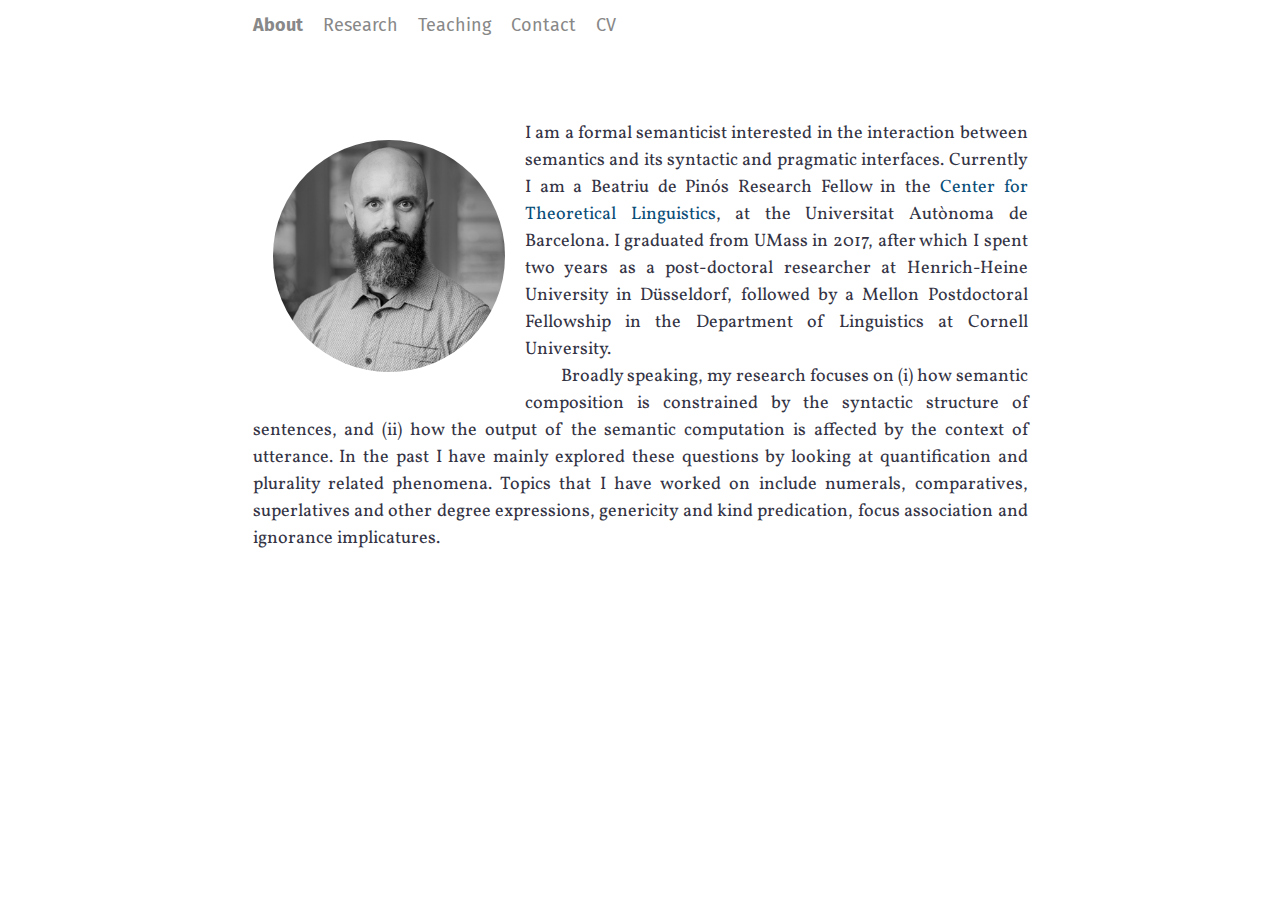
==== about.html @ cf4212ef "update about in website" ====
<html>
	<head>
		<meta name="author" content="Jon Ander Mendia">
		<link rel="stylesheet" type="text/css" href="./css/main.css" media="screen">
		<link rel="icon" type="image/png" href="./img/lambda.png">
		<title>Jon Ander Mendia - About</title>
		<link href="https://fonts.googleapis.com/css?family=Vollkorn" rel="stylesheet">
		<link href="https://fonts.googleapis.com/css?family=Fira+Sans" rel="stylesheet">
	</head>
	<body>
		<div class="center-wrapper">
			<div id="navigation">
					<ul class="tabbed">
						<li class="current-tab"><a href="http://jamendia.github.io/about.html">About</a></li>
						<li><a href="http://jamendia.github.io/research.html">Research</a></li>
						<li><a href="http://jamendia.github.io/teaching.html">Teaching</a></li>
						<li><a href="http://jamendia.github.io/contact.html">Contact</a></li>
						<li><a href="http://jamendia.github.io/files/cv.pdf">CV</a></li>
					</ul>
				</div>
			<br><br><br><br>
            <a href="http://jamendia.github.io/index.html">
<!--                <img class="img-circle" src="./img/JonAnderBnW.jpg" width="30%"> -->
                <img class="img-circle" src="./img/ja-new2.png" width="30%">
            </a>
			<p class="noindent">I am a formal semanticist interested in the interaction between semantics and its syntactic and pragmatic interfaces. Currently I am a Beatriu de Pino&#769;s Research Fellow in the <a href="http://filcat.uab.cat/clt/el-clt/"> Center for Theoretical Linguistics</a>, at the Universitat Auto&#768;noma de Barcelona. I graduated from UMass in 2017, after which I spent two years as a post-doctoral researcher at Henrich-Heine University in Du&#776;sseldorf, followed by a Mellon Postdoctoral Fellowship in the Department of Linguistics at Cornell University.</p>
			<p>Broadly speaking, my research focuses on (i) how semantic composition is constrained by the syntactic structure of sentences, and (ii) how the output of the semantic computation is affected by the context of utterance. In the past I have mainly explored these questions by looking at quantification and plurality related phenomena. Topics that I have worked on include numerals, comparatives, superlatives and other degree expressions, genericity and kind predication, focus association and ignorance implicatures.</p>
		</div>
	</body>
</html>
---- css/main.css ----
/* Reset */
body , div , span, object, iframe, h1, h2, h3, h4, h5, h6, p, blockquote, pre, a, abbr, acronym, address, code, del, dfn, em, img, q, dl, dt, dd, ol, ul, li, fieldset, form, label, legend, table, caption, tbody, tfoot, thead, tr, th, td, textarea, input,
select {margin: 0; padding: 0; border: 0; font-weight: inherit; font-style: inherit; font-size: 100%; font-family: 'Vollkorn', serif; text-align: justify; vertical-align: baseline;}

/* General */
html {overflow-y: scroll;},
table {border-collapse: collapse; border-spacing: 0;}
caption, th, td {text-align: left; font-weight: normal;}
table, td, th {vertical-align: middle;}
blockquote:before, blockquote:after, q:before, q:after {content: "";}
blockquote, q {quotes: "" "";}
a img {border: none;}
:focus {outline: 0;}

html {
	height: 100%;
	padding-bottom: 0; /* value other than 0 forces scrollbars */
	font-family: 'Vollkorn', serif;
}

body {
	font-family: 'Vollkorn', serif;
	font-size: 18px;
	background: #FFF;
	color: #334;
	line-height: 1.5;
}

/* Headings */
h1,h2,h4, {
	font-family: 'Fira Sans', serif;
	color: #444;
	font-weight: normal;
	line-height: 1;
	margin-bottom: 0.3em;
}

h3,h6 {
	font-family: 'Goudy Bookletter 1911', serif;
	color: #444;
	font-weight: normal;
	line-height: 1;
	margin-bottom: 0.3em;
	margin-left: 2em;
}

h1 {font-size: 2.6em; padding-left: 500px; }
h2 {font-size: 2em;}
h3 {font-size: 2em; padding-left: 10px;}
h4 {font-size: 1.25em;}
h5 {font-size: 1.1em;}
h6 {font-size: 1.25em;}

h5 {font-family: 'Fira Sans', serif;
	font-size: 1em;
	color: #002;
}
p {text-indent: 2em}
p.noindent {text-indent: 0em}

/* Links */
a:link {color:#094e78; text-decoration:none;}
a:visited {color:#094e78; text-decoration:none;}
a:hover {color:#094e78; border-bottom: 1px; text-decoration:none;}
#abstract:link { color: #002; }
#abstract:hover { color: #999; }

/* Lists */
li ul, li ol {margin-left: 1.5em;}
ul, ol {margin: 0 0 1.5em 1.5em;}
ul {list-style-type: disc;}
ol {list-style-type: decimal;}
ul.no {list-style-type:none;}
ol ol {list-style-type:lower-roman;}
dl {margin: 0 0 1.5em 0;}
dl dt {font-weight: bold;}
dd {margin-left: 1.5em;}

/* Special lists */
ul.plain-list li, ul.nice-list li, ul.tabbed li {list-style: none;}
ul.tabbed {
	display: inline;
	margin: 0;
}
ul.tabbed li {float: left;}
ul.tabbed li a {float: left; font-family: 'Fira Sans', serif;}
li.current-tab a {
	background: #FFF;
	font-weight: bold;
}
.post-body li.year {
	float: left;
	position: relative;
	margin-bottom: 0;
	color: #333;
	margin-left: 0;
	background: none;
	width: 2.75em;
	text-align: left;
	font-size: medium;
	vertical-align: middle;
}
.post-body li.range {
	width: 5.2em;
	left: 0;
}
.post-body li.noyear {
	background: none;
}

/* Tables */
table { width: auto;
	border-collapse: collapse;
}
/* table tr td:first-child{ width:1%; white-space:nowrap;} */
table tr td:first-child{ padding-left: 1.5em;}
table tr td { padding-right: 25px;}
tr.spaceUnder > td {
	padding-bottom: 10px;
}

/* Special table */
#contents table {
	font-family: 'Fira Sans', sans-serif;
	margin-top: 0px;
	margin-bottom: 10px;
	margin-left: 50px;
	margin-right: 50px;
	padding: 0px 0px 10px 0px;
	background: white;
	width: 700px;
}

#contents table th {
	font-family: 'Fira Sans', sans-serif;
	padding:5px;
	font-size:12px;
	text-align:left;
	border:1px solid #ddd;
	background:#cfcfcf;
}

#contents table td {
	font-family: 'Fira Sans', sans-serif;
	padding:5px;
	font-size:12px;
	text-align:left;
	border:1px solid #ddd;
}

/* General */
.center,.aligncenter {
	display: block;
	margin-left: auto;
	margin-right: auto;
}

/* Images */
.img-circle {
	border-radius: 50%;
	float:left;
	top: 35%;
padding: 20px 20px 20px 20px;}

/* Separators */
.content-separator, .archive-separator {
	background: #D5D5D5;
	clear: both;
	color: #FFE;
	display: block;
	font-size: 0;
	line-height: 0;
	height: 1px;
}
.content-separator {margin: 20px 0;}
.archive-separator {margin: 10px 0;}

.small-separator {
	background: #D5D5D5;
	clear: both;
	color: #FFE;
	display: block;
	font-size: 0;
	line-height: 0;
	height: 1px;
	margin-left: 250px;
	margin-right: 250px;
	margin-bottom: 25px;
}

/* General layout */
.center-wrapper {
	margin: 0 auto;
	width: 775px;
}

/* Toolbar */
#toolbar {
	padding: 12px 0 8px;
	font-size: 1.1em;
	color: #999;
}
#toolbar img {vertical-align: middle;}

/* Header */
#header {margin-bottom: 24px;}

/* Navigation */
#navigation {margin-bottom: 12px;}
#navigation a {
	color: #888;
	font-size: 1em;
	margin-right: 20px;
}

/* For abstract boxes on links page */
div.abs {
	background-color:#D6D6D6;
	border:0px;
	padding:0.5em;
	font-size:15px;
	line-height:18px;
	text-align:justify;
	float: center;
}

/* lists with years */
.cv {
	position: relative;
}
.cv ul {
	padding-left: 0;
	margin-left: 0;
	position: relative;
}
.cv ul li {
	margin-left: 5em;
	margin-bottom: 0em;
	margin-top: 0;
	padding-left: 0;
	list-style: disc;
}
.cv ul li.year {
	float: left;
	position: relative;
	margin-bottom: 0;
	color: #333;
	margin-left: 0;
	margin-right: 0;
	background: none;
	text-align: right;
	font-size: large;
	vertical-align: middle;
	list-style: none;
}

span.smallcaps {font-variant:small-caps;}

/* From the Intro Ling 201 class
#contents201 table th {
	padding:5px;
	text-align:left;
	border:1px solid #ddd;
	background:#cfcfcf;
}

#contents201 table td {
	padding:5px;
	text-align:left;
	border:1px solid #ddd;
}*/
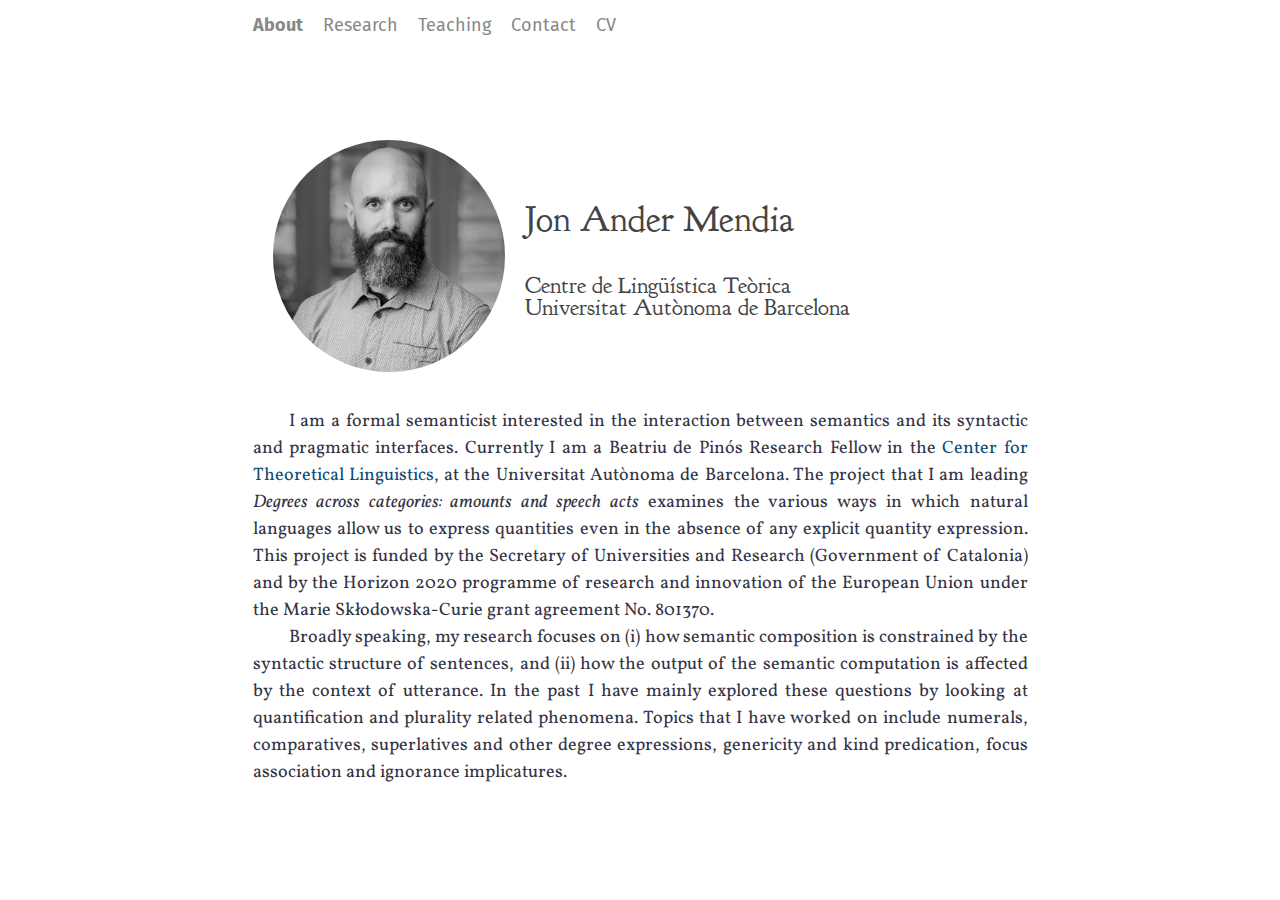
==== commit 37c525e3: "fix about and index" ====
--- a/about.html
+++ b/about.html
@@ -3,28 +3,33 @@
 		<meta name="author" content="Jon Ander Mendia">
 		<link rel="stylesheet" type="text/css" href="./css/main.css" media="screen">
 		<link rel="icon" type="image/png" href="./img/lambda.png">
-		<title>Jon Ander Mendia - About</title>
+		<title>Jon Ander Mendia &nbsp; - &nbsp; Home</title>
 		<link href="https://fonts.googleapis.com/css?family=Vollkorn" rel="stylesheet">
 		<link href="https://fonts.googleapis.com/css?family=Fira+Sans" rel="stylesheet">
+		<link href="https://fonts.googleapis.com/css?family=Goudy+Bookletter+1911" rel="stylesheet">		
 	</head>
 	<body>
 		<div class="center-wrapper">
 			<div id="navigation">
-					<ul class="tabbed">
-						<li class="current-tab"><a href="http://jamendia.github.io/about.html">About</a></li>
-						<li><a href="http://jamendia.github.io/research.html">Research</a></li>
-						<li><a href="http://jamendia.github.io/teaching.html">Teaching</a></li>
-						<li><a href="http://jamendia.github.io/contact.html">Contact</a></li>
-						<li><a href="http://jamendia.github.io/files/cv.pdf">CV</a></li>
-					</ul>
-				</div>
+				<ul class="tabbed">
+					<li class="current-tab"><a href="http://jamendia.github.io/index.html">About</a></li>
+					<li><a href="http://jamendia.github.io/research.html">Research</a></li>
+					<li><a href="http://jamendia.github.io/teaching.html">Teaching</a></li>
+					<li><a href="http://jamendia.github.io/contact.html">Contact</a></li>
+					<li><a href="http://jamendia.github.io/files/cv.pdf">CV</a></li>
+				</ul>
+			</div>
 			<br><br><br><br>
-            <a href="http://jamendia.github.io/index.html">
-<!--                <img class="img-circle" src="./img/JonAnderBnW.jpg" width="30%"> -->
-                <img class="img-circle" src="./img/ja-new2.png" width="30%">
-            </a>
-			<p class="noindent">I am a formal semanticist interested in the interaction between semantics and its syntactic and pragmatic interfaces. Currently I am a Beatriu de Pino&#769;s Research Fellow in the <a href="http://filcat.uab.cat/clt/el-clt/"> Center for Theoretical Linguistics</a>, at the Universitat Auto&#768;noma de Barcelona. I graduated from UMass in 2017, after which I spent two years as a post-doctoral researcher at Henrich-Heine University in Du&#776;sseldorf, followed by a Mellon Postdoctoral Fellowship in the Department of Linguistics at Cornell University.</p>
-			<p>Broadly speaking, my research focuses on (i) how semantic composition is constrained by the syntactic structure of sentences, and (ii) how the output of the semantic computation is affected by the context of utterance. In the past I have mainly explored these questions by looking at quantification and plurality related phenomena. Topics that I have worked on include numerals, comparatives, superlatives and other degree expressions, genericity and kind predication, focus association and ignorance implicatures.</p>
+				<img class="img-circle" src="./img/ja-new2.png" top="35%" width="30%">
+			<br><br><br>
+			<h3>Jon Ander Mendia</h3>
+            <br>
+			<h6>Centre de Lingu&#776i&#769stica Teo&#768rica<br>Universitat Auto&#768;noma de Barcelona</h6>
+
+		<br><br><br>
+		<p>I am a formal semanticist interested in the interaction between semantics and its syntactic and pragmatic interfaces. Currently I am a Beatriu de Pino&#769;s Research Fellow in the <a href="http://filcat.uab.cat/clt/el-clt/"> Center for Theoretical Linguistics</a>, at the Universitat Auto&#768;noma de Barcelona. The project that I am leading <i>Degrees across categories: amounts and speech acts</i> examines the various ways in which natural languages allow us to express quantities even in the absence of any explicit quantity expression. This project is funded by the Secretary of Universities and Research (Government of Catalonia) and by the Horizon 2020 programme of research and innovation of the European Union under the Marie Sk&lstrok;odowska-Curie grant agreement No. 801370.<p>
+		<p>Broadly speaking, my research focuses on (i) how semantic composition is constrained by the syntactic structure of sentences, and (ii) how the output of the semantic computation is affected by the context of utterance. In the past I have mainly explored these questions by looking at quantification and plurality related phenomena. Topics that I have worked on include numerals, comparatives, superlatives and other degree expressions, genericity and kind predication, focus association and ignorance implicatures.</p>
 		</div>
+		<br><br><br>
 	</body>
 </html>
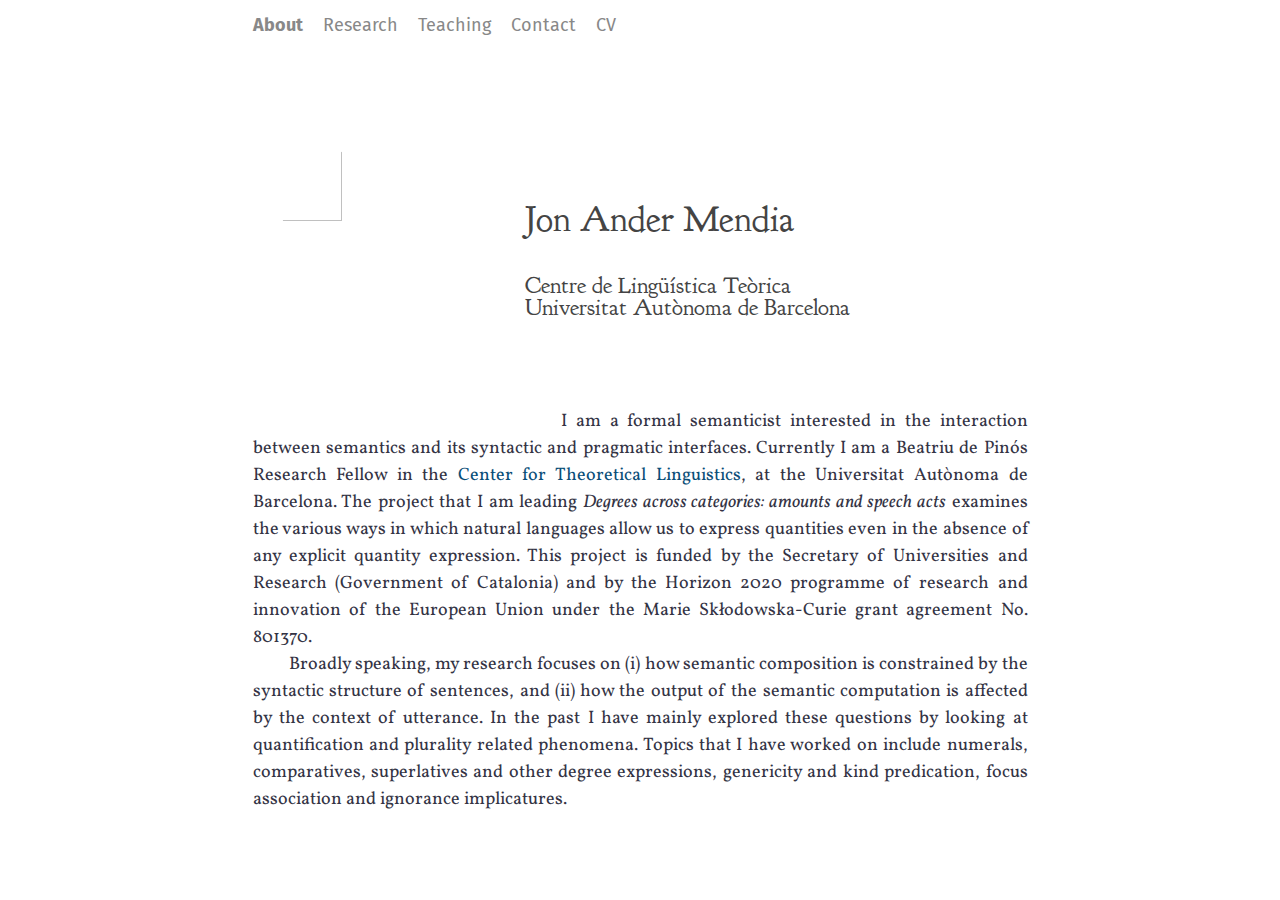
==== commit bd851be3: "update pic" ====
--- a/about.html
+++ b/about.html
@@ -12,7 +12,7 @@
 		<div class="center-wrapper">
 			<div id="navigation">
 				<ul class="tabbed">
-					<li class="current-tab"><a href="http://jamendia.github.io/index.html">About</a></li>
+					<li class="current-tab"><a href="http://jamendia.github.io/about.html">About</a></li>
 					<li><a href="http://jamendia.github.io/research.html">Research</a></li>
 					<li><a href="http://jamendia.github.io/teaching.html">Teaching</a></li>
 					<li><a href="http://jamendia.github.io/contact.html">Contact</a></li>
@@ -20,7 +20,7 @@
 				</ul>
 			</div>
 			<br><br><br><br>
-				<img class="img-circle" src="./img/ja-new2.png" top="35%" width="30%">
+				<img class="img-circle" src="./img/ja2023.jpg" top="35%" width="30%">
 			<br><br><br>
 			<h3>Jon Ander Mendia</h3>
             <br>
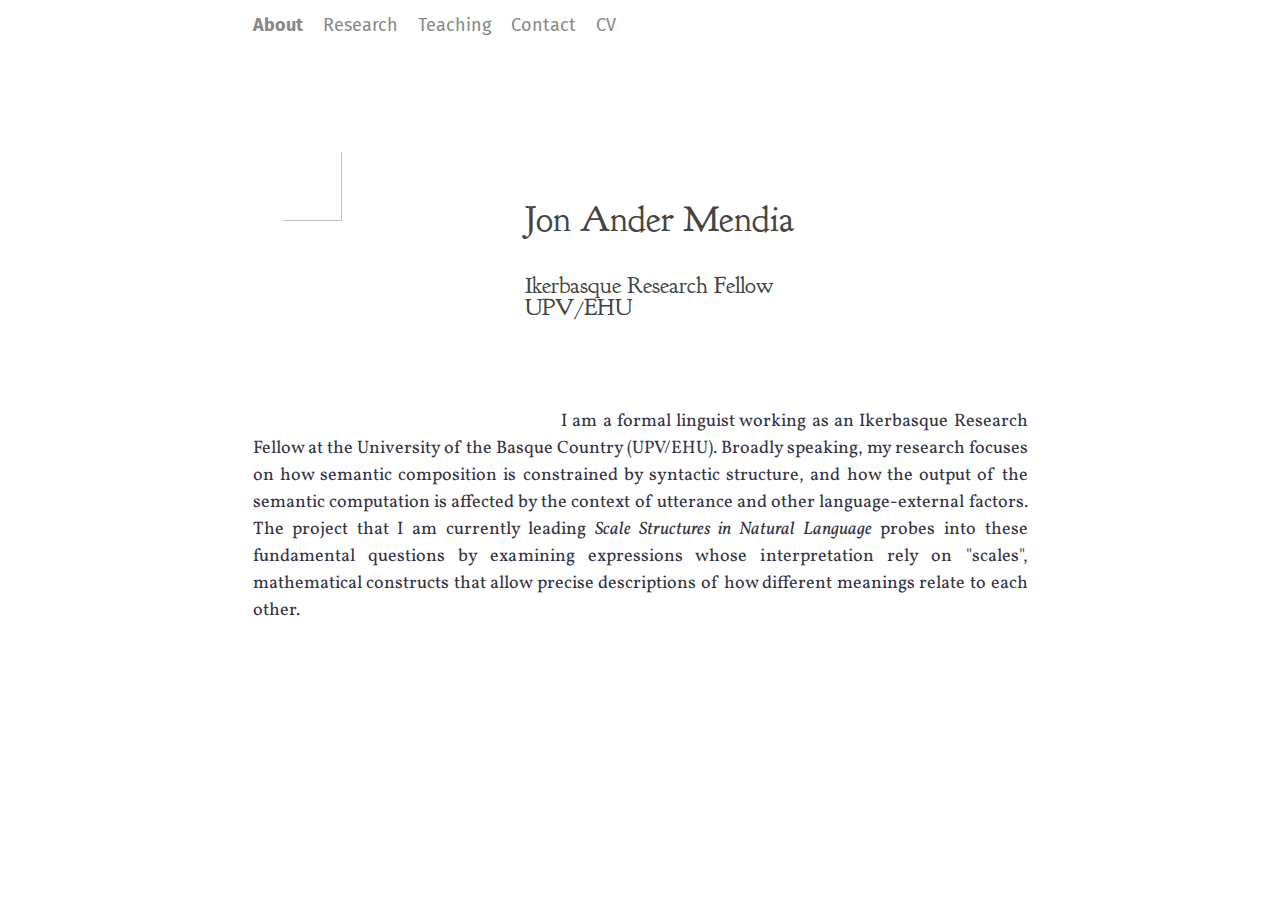
==== commit fd50d71c: "update about" ====
--- a/about.html
+++ b/about.html
@@ -20,15 +20,16 @@
 				</ul>
 			</div>
 			<br><br><br><br>
-				<img class="img-circle" src="./img/ja2023.jpg" top="35%" width="30%">
+				<img class="img-circle" src="./img/ja2023.png" top="35%" width="30%">
 			<br><br><br>
 			<h3>Jon Ander Mendia</h3>
             <br>
-			<h6>Centre de Lingu&#776i&#769stica Teo&#768rica<br>Universitat Auto&#768;noma de Barcelona</h6>
+			<h6>Ikerbasque Research Fellow<br>UPV/EHU</h6>
 
 		<br><br><br>
-		<p>I am a formal semanticist interested in the interaction between semantics and its syntactic and pragmatic interfaces. Currently I am a Beatriu de Pino&#769;s Research Fellow in the <a href="http://filcat.uab.cat/clt/el-clt/"> Center for Theoretical Linguistics</a>, at the Universitat Auto&#768;noma de Barcelona. The project that I am leading <i>Degrees across categories: amounts and speech acts</i> examines the various ways in which natural languages allow us to express quantities even in the absence of any explicit quantity expression. This project is funded by the Secretary of Universities and Research (Government of Catalonia) and by the Horizon 2020 programme of research and innovation of the European Union under the Marie Sk&lstrok;odowska-Curie grant agreement No. 801370.<p>
-		<p>Broadly speaking, my research focuses on (i) how semantic composition is constrained by the syntactic structure of sentences, and (ii) how the output of the semantic computation is affected by the context of utterance. In the past I have mainly explored these questions by looking at quantification and plurality related phenomena. Topics that I have worked on include numerals, comparatives, superlatives and other degree expressions, genericity and kind predication, focus association and ignorance implicatures.</p>
+		<p>I am a formal linguist working as an Ikerbasque Research Fellow at the University of the Basque Country (UPV/EHU). Broadly speaking, my research focuses on how semantic composition is constrained by syntactic structure, and how the output of the semantic computation is affected by the context of utterance and other language-external factors.
+			<!-- In the past I have mainly explored these questions by looking at quantification and plurality related phenomena. Topics that I have worked on include numerals, comparatives, superlatives and other degree expressions, genericity and kind predication, focus association and ignorance implicatures.</p><!-->
+		The project that I am currently leading <i>Scale Structures in Natural Language</i> probes into these fundamental questions by examining expressions whose interpretation rely on "scales", mathematical constructs that allow precise descriptions of how different meanings relate to each other.</p>
 		</div>
 		<br><br><br>
 	</body>
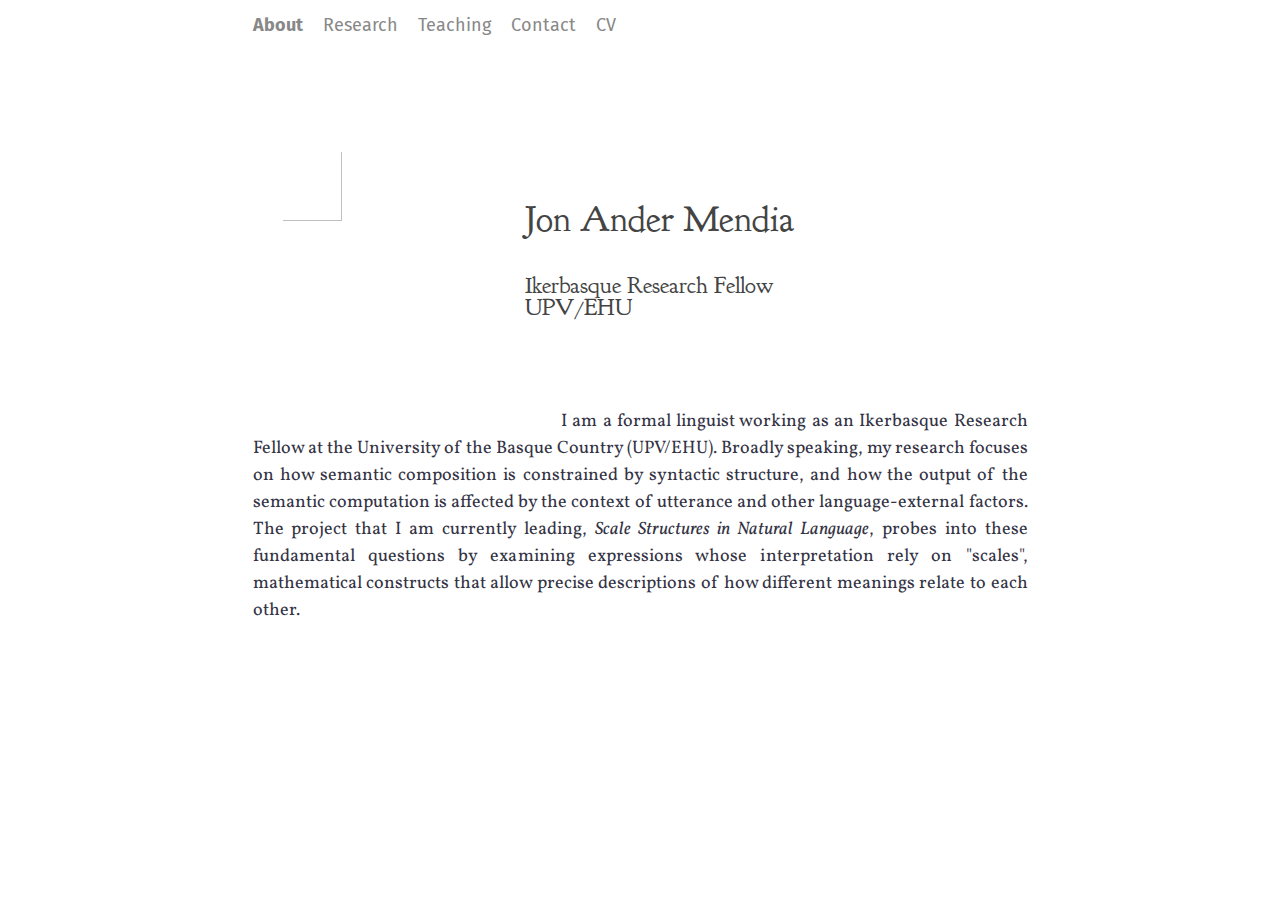
==== commit 4a27a695: "update contact info" ====
--- a/about.html
+++ b/about.html
@@ -29,7 +29,7 @@
 		<br><br><br>
 		<p>I am a formal linguist working as an Ikerbasque Research Fellow at the University of the Basque Country (UPV/EHU). Broadly speaking, my research focuses on how semantic composition is constrained by syntactic structure, and how the output of the semantic computation is affected by the context of utterance and other language-external factors.
 			<!-- In the past I have mainly explored these questions by looking at quantification and plurality related phenomena. Topics that I have worked on include numerals, comparatives, superlatives and other degree expressions, genericity and kind predication, focus association and ignorance implicatures.</p><!-->
-		The project that I am currently leading <i>Scale Structures in Natural Language</i> probes into these fundamental questions by examining expressions whose interpretation rely on "scales", mathematical constructs that allow precise descriptions of how different meanings relate to each other.</p>
+		The project that I am currently leading, <i>Scale Structures in Natural Language</i>, probes into these fundamental questions by examining expressions whose interpretation rely on "scales", mathematical constructs that allow precise descriptions of how different meanings relate to each other.</p>
 		</div>
 		<br><br><br>
 	</body>
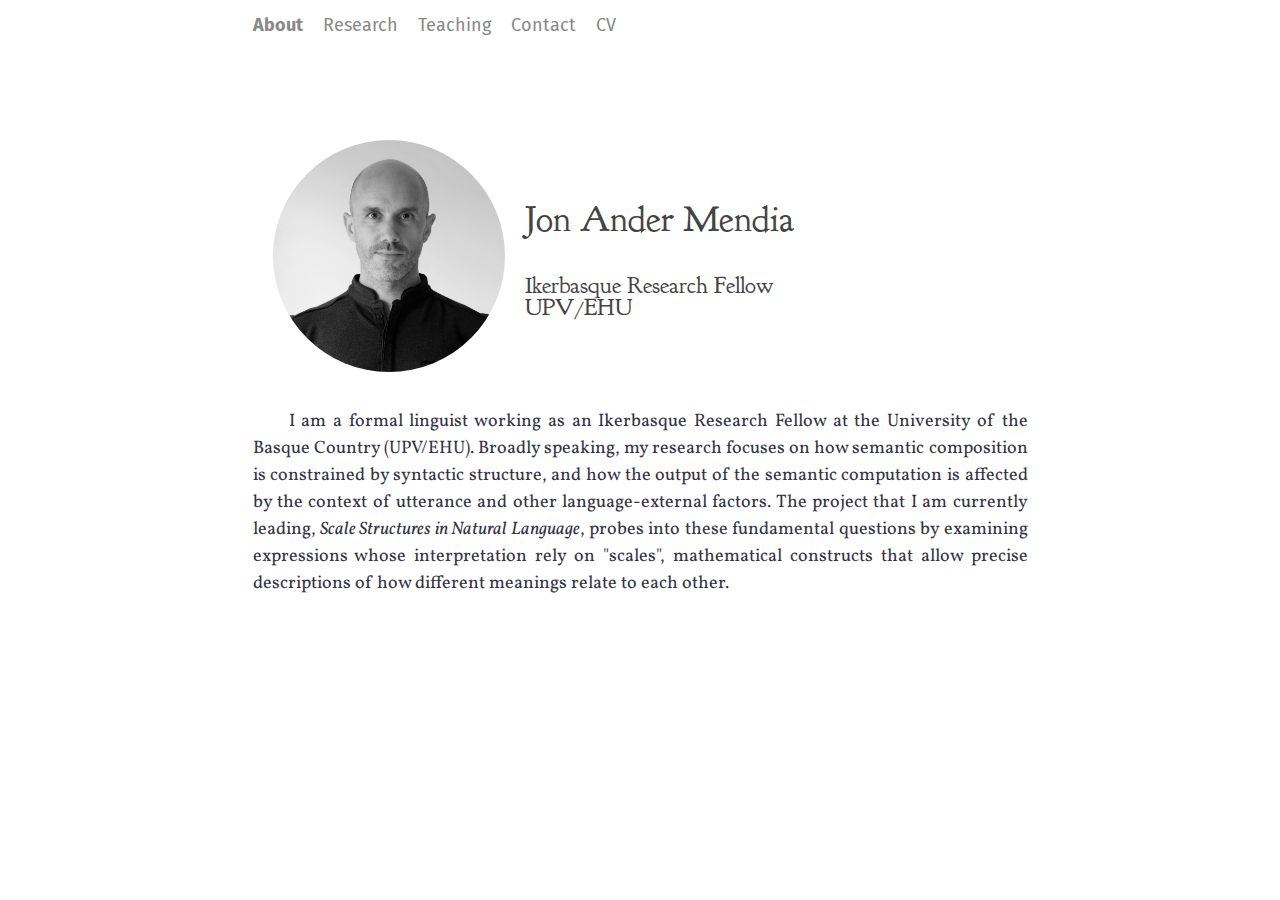
==== commit 095f9236: "update pic" ====
--- a/about.html
+++ b/about.html
@@ -20,7 +20,7 @@
 				</ul>
 			</div>
 			<br><br><br><br>
-				<img class="img-circle" src="./img/ja2023.png" top="35%" width="30%">
+				<img class="img-circle" src="./img/ja2023.jpg" top="35%" width="30%">
 			<br><br><br>
 			<h3>Jon Ander Mendia</h3>
             <br>
